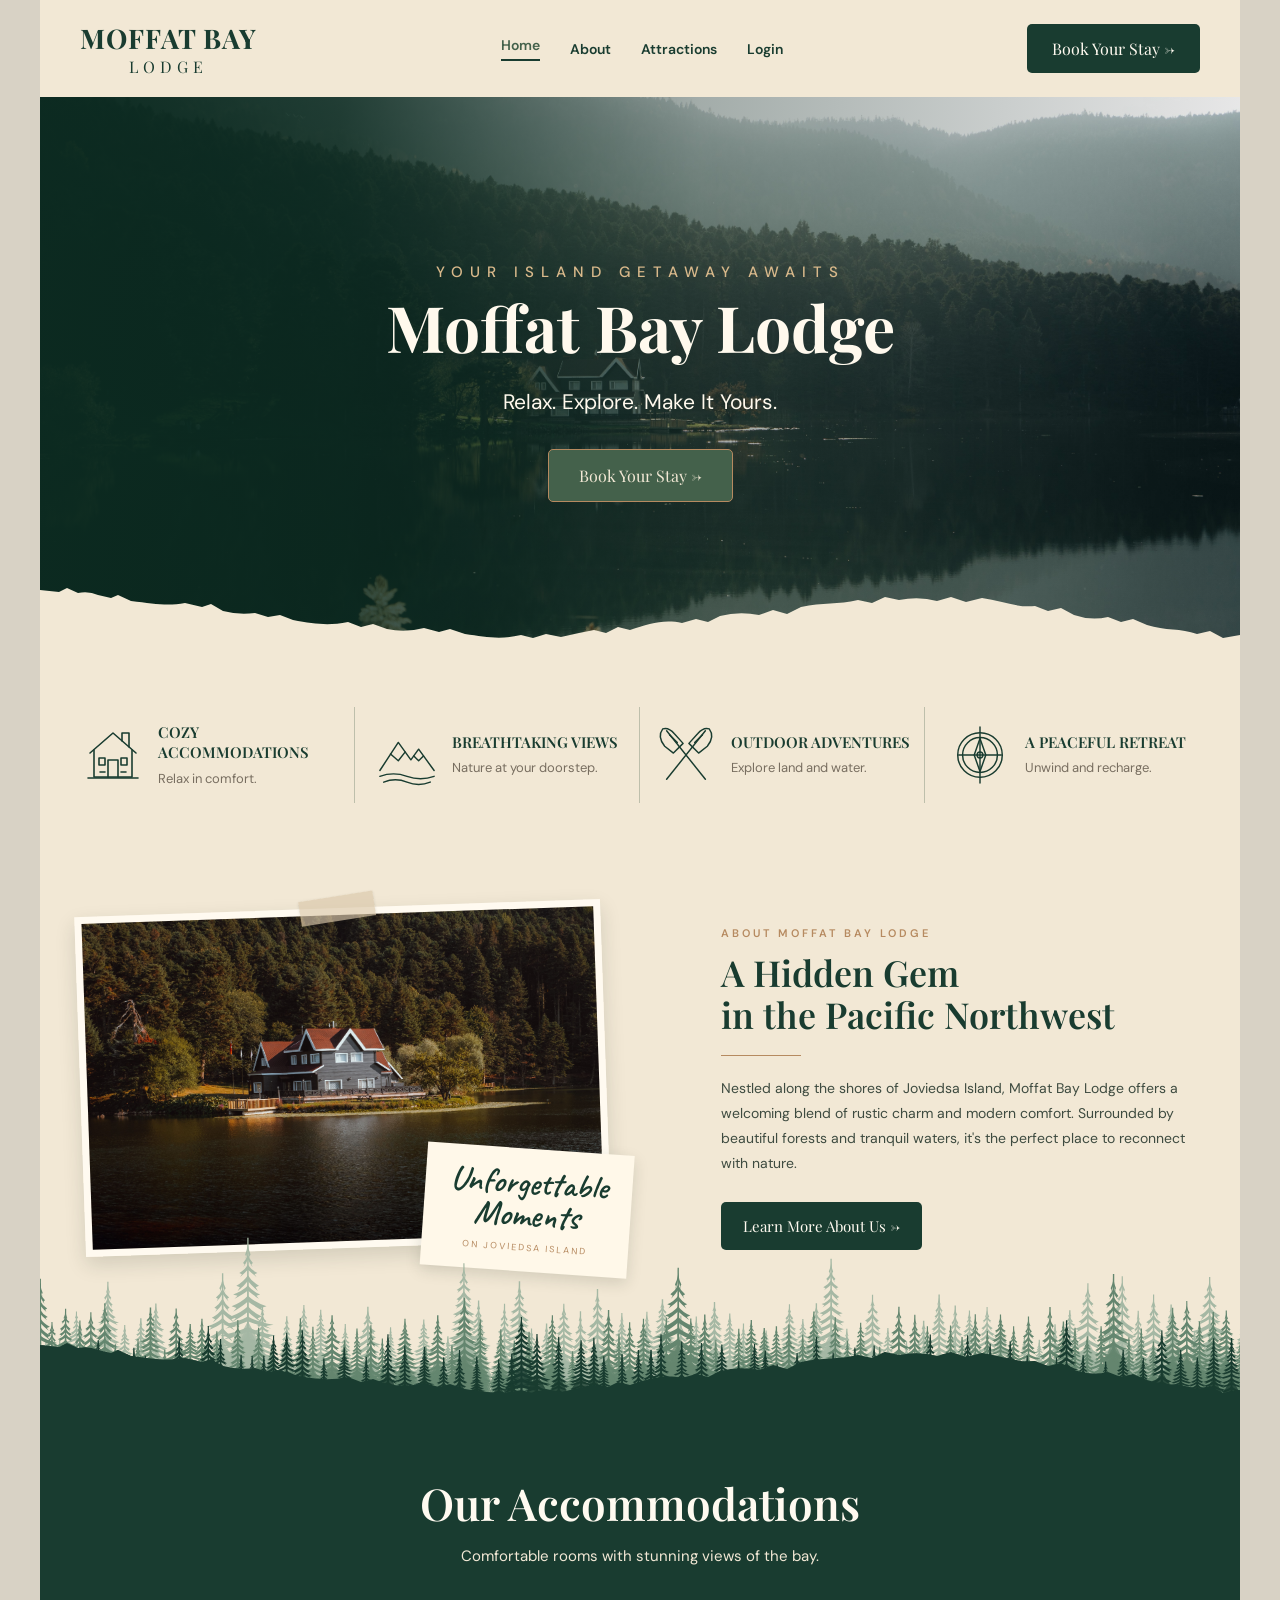
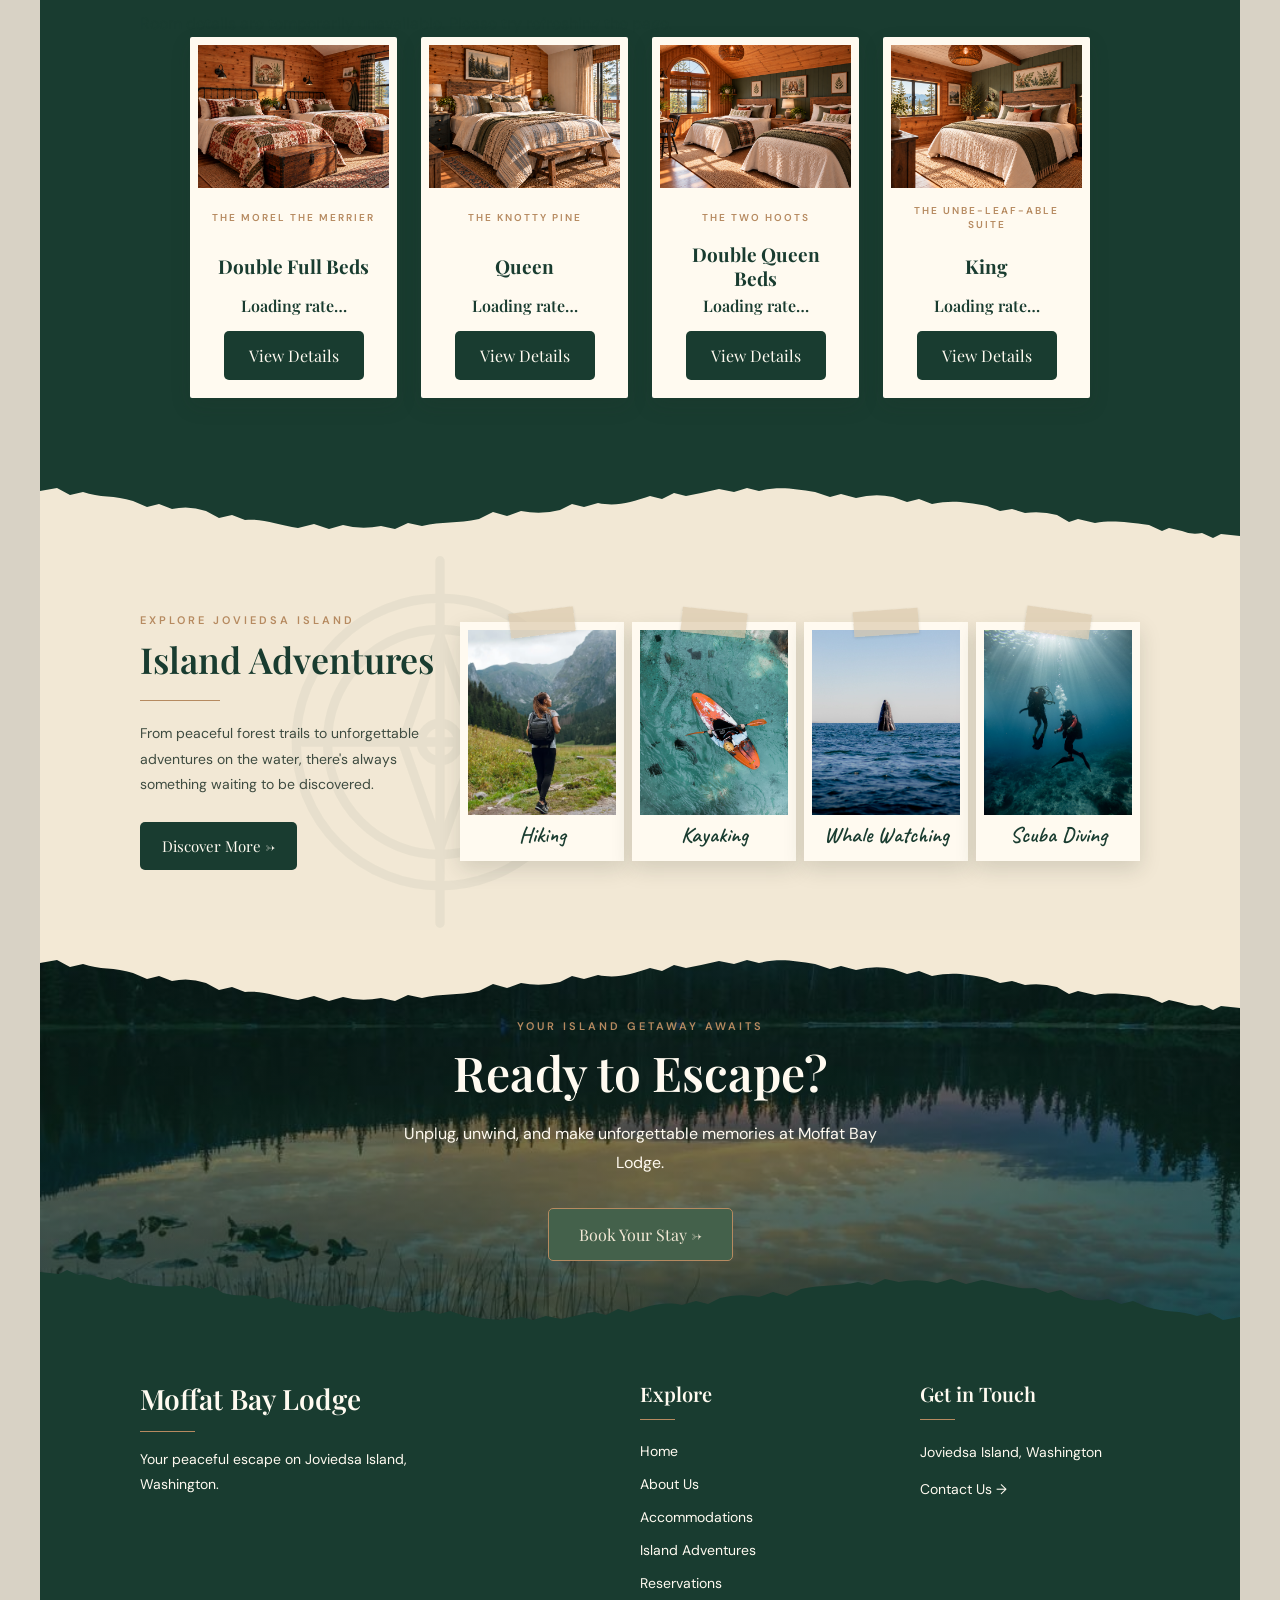
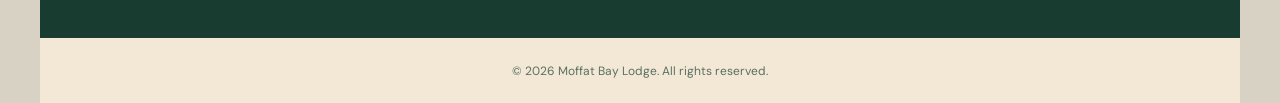
==== MoffatBay/index.html @ 21ff5b9a "Upload files unzipped" ====
<!DOCTYPE html>
<html lang="en">
<head>
    <meta charset="UTF-8">
    <meta name="viewport"
          content="width=device-width, initial-scale=1.0">

    <title>Moffat Bay Lodge | Your Island Escape</title>


    <link rel="preconnect" href="https://fonts.googleapis.com">
    <link rel="preconnect" href="https://fonts.gstatic.com" crossorigin>
    <link href="https://fonts.googleapis.com/css2?family=Caveat:wght@400;500;600;700&family=DM+Sans:wght@400;500;600;700&family=Playfair+Display:wght@400;500;600;700&display=swap"
      rel="stylesheet">
    <link rel="stylesheet" href="css/style.css">
</head>

<body>
    <div class="site-shell">

    <header class="site-header">
        <div class="header-container">
            <a href="index.html" class="site-logo">
                <span class="logo-main">MOFFAT BAY</span>
                <span class="logo-sub">LODGE</span>
            </a>
            <button
                class="menu-toggle"
                type="button"
                aria-label="Open navigation menu"
                aria-expanded="false"
                aria-controls="main-navigation">
                <span></span>
                <span></span>
                <span></span>
            </button>
            <nav
                class="main-nav"
                id="main-navigation"
                aria-label="Main navigation">
                <a href="index.html" class="active">Home</a>
                <a href="about.html">About</a>
                <a href="attractions.html">Attractions</a>

                <a href="login.html">Login</a>
            </nav>
            <a href="reservation-test/reservation.html" class="btn btn-primary">
                Book Your Stay &rarr;
            </a>
        </div>
    </header>

    <!-- HERO -->
    <main>
        <section class="hero">
            <div class="hero-content">
                <span class="hero-eyebrow">Your Island Getaway Awaits</span>
                <h1>Moffat Bay Lodge</h1>
                <p>Relax. Explore. Make It Yours.</p>
                <a href="reservation-test/reservation.html" class="btn btn-accent">
                    Book Your Stay &rarr;
                </a>
            </div>
        </section>


        <!-- LODGE HIGHLIGHTS -->
        <section class="lodge-highlights" aria-label="Lodge highlights">
            <div class="highlights-container">

                <!-- cozy accommodations -->
                <div class="highlight-item">
                    <div class="highlight-icon">
                        <img src="images/icons/lodge.svg"
                            alt=""
                            width="62"
                            height="62">
                    </div>
                    <div class="highlight-text">
                        <h3>Cozy Accommodations</h3>
                        <p>Relax in comfort.</p>
                    </div>
                </div>

                <!-- breathtaking views -->
                <div class="highlight-item">
                    <div class="highlight-icon">
                        <img src="images/icons/mountains.svg"
                            alt=""
                            width="62"
                            height="62">
                    </div>
                    <div class="highlight-text">
                        <h3>Breathtaking Views</h3>
                        <p>Nature at your doorstep.</p>
                    </div>
                </div>

                <!-- outdoor adventures -->
                <div class="highlight-item">
                    <div class="highlight-icon">
                        <img src="images/icons/paddles.svg"
                            alt=""
                            width="62"
                            height="62">
                    </div>
                    <div class="highlight-text">
                        <h3>Outdoor Adventures</h3>
                        <p>Explore land and water.</p>
                    </div>
                </div>

                <!-- peaceful retreat -->
                <div class="highlight-item">
                    <div class="highlight-icon">
                        <img src="images/icons/compass.svg"
                            alt=""
                            width="62"
                            height="62">
                    </div>
                    <div class="highlight-text">
                        <h3>A Peaceful Retreat</h3>
                        <p>Unwind and recharge.</p>
                    </div>
                </div>
            </div>
        </section>


        <!-- ABOUT SECTION -->
        <section class="about-preview">
            <div class="about-preview-container">

                <!-- lodge photograph with note -->
                <div class="about-photo about-photo-feature">
                    <img src="images/lodge-closeup.jpg"
                        alt="Waterfront lodge surrounded by evergreen forest"
                        class="photo-frame">
                    <div class="photo-note">
                        <span>Unforgettable<br>Moments</span>
                        <small>ON JOVIEDSA ISLAND</small>
                    </div>
                </div>

                <!-- lodge intro -->
                <div class="about-preview-content">
                    <span class="section-eyebrow">
                        About Moffat Bay Lodge
                    </span>
                    <h2>
                        A Hidden Gem<br>
                        in the Pacific Northwest
                    </h2>
                    <div class="section-divider"></div>
                    <p class="text-description">
                        Nestled along the shores of Joviedsa Island,
                        Moffat Bay Lodge offers a welcoming blend of
                        rustic charm and modern comfort.
                        Surrounded by beautiful forests and tranquil
                        waters, it's the perfect place to reconnect
                        with nature.
                    </p>
                    <a href="about.html" class="btn btn-primary btn-compact">
                        Learn More About Us &rarr;
                    </a>
                </div>

            </div>
        </section>


        <!-- torn paper transition with forest -->
        <div class="torn-edge accommodations-torn-edge">
            <div class="accommodations-forest" aria-hidden="true"></div>
        </div>

        <!-- ACCOMMODATIONS SECTION -->
        <section class="accommodations-preview" id="accommodations">
            <div class="content-container accommodations-container">
                <div class="accommodations-intro">
                    <h2>Our Accommodations</h2>
                    <p>Comfortable rooms with stunning views of the bay.</p>
                </div>

                <p id="room-status" role="status">Loading accommodations…</p>
                <!-- room cards -->
                <div class="room-grid">

                    <!-- double full room -->
                    <article class="room-card">
                        <img src="images/room-double-full.png"
                            alt="Cozy lodge room featuring two full beds"
                            class="room-card-image">
                        <div class="room-card-content">
                            <span class="room-name">THE MOREL THE MERRIER</span>
                            <h3>Double Full Beds</h3>
                            <p>Loading rate…</p>
                            <button type="button" class="btn btn-primary room-details-btn" data-room="morel">
                                View Details
                            </button>
                        </div>
                    </article>

                    <!-- queen room -->
                    <article class="room-card">
                        <img src="images/room-queen.png"
                            alt="Comfortable queen room with a cozy blue bedspread"
                            class="room-card-image">
                        <div class="room-card-content">
                            <span class="room-name">THE KNOTTY PINE</span>
                            <h3>Queen</h3>
                            <p>Loading rate…</p>
                            <button type="button" class="btn btn-primary room-details-btn" data-room="pine">
                                View Details
                            </button>
                        </div>
                    </article>

                    <!-- double queen room -->
                    <article class="room-card">
                        <img src="images/room-double-queen.png"
                            alt="Comfortable lodge room featuring two queen beds"
                            class="room-card-image">
                        <div class="room-card-content">
                            <span class="room-name">THE TWO HOOTS</span>
                            <h3>Double Queen Beds</h3>
                            <p>Loading rate…</p>
                            <button type="button" class="btn btn-primary room-details-btn" data-room="hoots">
                                View Details
                            </button>
                        </div>
                    </article>

                    <!-- king room -->
                    <article class="room-card">
                        <img src="images/room-king.png"
                            alt="Spacious king room with rustic wooden decor and balcony views"
                            class="room-card-image">
                        <div class="room-card-content">
                            <span class="room-name">THE UNBE-LEAF-ABLE SUITE</span>
                            <h3>King</h3>
                            <p>Loading rate…</p>
                            <button type="button" class="btn btn-primary room-details-btn" data-room="suite">
                                View Details
                            </button>
                        </div>
                    </article>
                </div>
            </div>
        </section>


        <!-- torn paper transition -->
        <div class="torn-edge adventures-torn-edge"></div>

        <!-- ISLAND ADVENTURES SECTION -->
        <section class="adventures-preview">
            <div class="content-container adventures-container">
                <div class="adventures-intro">
                    <span class="section-eyebrow">
                        EXPLORE JOVIEDSA ISLAND
                    </span>
                    <h2>Island Adventures</h2>
                    <div class="section-divider"></div>
                    <p class="text-description">
                        From peaceful forest trails to unforgettable
                        adventures on the water, there's always
                        something waiting to be discovered.
                    </p>
                    <a href="attractions.html" class="btn btn-primary btn-compact">
                        Discover More →
                    </a>
                </div>

                <!-- island adventure polaroids -->
                <div class="adventures-grid">
                    <!-- hiking polaroid -->
                    <figure class="adventure-polaroid">
                        <img
                            src="images/adventure-hiking.png"
                            alt="Scenic hiking trail through a lush forest">
                        <figcaption>Hiking</figcaption>
                    </figure>
                    <!-- kayaking polaroid -->
                    <figure class="adventure-polaroid">
                        <img
                            src="images/adventure-kayaking.jpg"
                            alt="Kayaking through scenic island waters">
                        <figcaption>Kayaking</figcaption>
                    </figure>
                    <!-- whale watching polaroid -->
                    <figure class="adventure-polaroid">
                        <img
                            src="images/adventure-whale-watching.jpg"
                            alt="Whale surfacing in the waters near Joviedsa Island">
                        <figcaption>Whale Watching</figcaption>
                    </figure>
                    <!-- scuba diving polaroid -->
                    <figure class="adventure-polaroid">
                        <img
                            src="images/adventure-scuba-diving.jpg"
                            alt="Scuba diver exploring the underwater world">
                        <figcaption>Scuba Diving</figcaption>
                    </figure>
                </div>
            </div>
        </section>


        <!-- BOOK YOUR ESCAPE SECTION -->
        <div class="torn-edge sunset-top-tear" aria-hidden="true"></div>
        <section class="booking-cta">
            <div class="booking-cta-content">
                <span class="section-eyebrow">
                    YOUR ISLAND GETAWAY AWAITS
                </span>
                <h2>Ready to Escape?</h2>
                <p>
                    Unplug, unwind, and make unforgettable
                    memories at Moffat Bay Lodge.
                </p>
                <a href="reservation-test/reservation.html" class="btn btn-accent">
                    Book Your Stay &rarr;
                </a>
            </div>
        </section>


    </main>

    <!-- ROOM DETAILS POPUP -->
    <dialog class="room-modal" id="room-modal" aria-labelledby="modal-room-name">
        <div class="room-modal-inner">
            <button type="button"
                    class="room-modal-close"
                    aria-label="Close room details">
                &times;
            </button>
            <img
                id="modal-room-image"
                class="room-modal-image"
                src="images/room-double-full.png"
                alt="Cozy lodge room featuring two full beds">
            <div class="room-modal-content">
                <h2 id="modal-room-name">The Morel the Merrier</h2>
                <p class="room-modal-type" id="modal-room-type">
                    Double Full Beds
                </p>
                <p class="room-modal-description" id="modal-room-description">
                    Inspired by the quiet beauty of the forest floor,
                    this cozy retreat brings together warm wood tones
                    and natural textures for a restful island escape.
                </p>
                <div class="room-modal-features">
                    <div class="room-modal-feature">
                        <img src="images/icons/room-bed.svg" alt="" class="room-feature-icon">
                        <span id="modal-room-beds">2 Full Beds</span>
                    </div>
                    <div class="room-modal-feature">
                        <img src="images/icons/room-guests.svg" alt="" class="room-feature-icon">
                        <span id="modal-room-guests">Up to 4 Guests</span>
                    </div>
                    <div class="room-modal-feature">
                        <img src="images/icons/room-size.svg" alt="" class="room-feature-icon">
                        <span id="modal-room-size">300 sq. ft.</span>
                    </div>
                    <div class="room-modal-feature">
                        <img src="images/icons/room-pets.svg" alt="" class="room-feature-icon">
                        <span>Pet Friendly</span>
                    </div>
                </div>
                <p class="room-modal-price" id="modal-room-price">
                    $126.00 / night
                </p>
                <a href="reservation-test/reservation.html" class="btn btn-primary room-modal-book">
                    Ready to Book? &rarr;
                </a>
            </div>
        </div>
    </dialog>


    <!-- FOOTER -->
    <div class="torn-edge sunset-footer-tear" aria-hidden="true"></div>

    <footer class="site-footer">
        <div class="content-container footer-container">
            <div class="footer-brand">
                <h2>Moffat Bay Lodge</h2>
                <p>
                    Your peaceful escape on Joviedsa Island,
                    Washington.
                </p>
            </div>

            <nav class="footer-nav" aria-label="Footer navigation">
                <h3>Explore</h3>
                <ul>
                    <li><a href="index.html">Home</a></li>
                    <li><a href="about.html">About Us</a></li>
                    <li><a href="index.html#accommodations">Accommodations</a></li>
                    <li><a href="attractions.html">Island Adventures</a></li>
                    <li><a href="reservation-test/reservation.html">Reservations</a></li>
                </ul>
            </nav>

            <div class="footer-contact">
                <h3>Get in Touch</h3>
                <p>Joviedsa Island, Washington</p>
                <p>
                    <a href="about.html#contact">Contact Us &rarr;</a>
                </p>
            </div>
        </div>

        <div class="footer-bottom">
            <p>&copy; 2026 Moffat Bay Lodge. All rights reserved.</p>
        </div>
    </footer>

    </div>
    <script src="js/main.js" defer></script>


</body>
</html>
---- MoffatBay/css/style.css ----
/* =========================================
   GLOBAL COLORS/TEXT/ETC
========================================= */

:root {
    --forest: #193C30;
    --moss: #44614B;
    --parchment: #F2E8D5;
    --driftwood: #B68A60;
    --bay-blue: #263E49;
    --text-muted: #3e4b40;
    --text-secondary: #786e60;
    --font-heading: 'Playfair Display', Georgia, serif;
    --font-body: 'DM Sans', Arial, sans-serif;
    --cream: #fffaf0;
    --paper-note: #fff8e9;
    --hero-text: #fff9ed;
    --text-gold: #d9b98b;
    --content-width: 1400px;
    --button-radius: 5px;
    --shadow-photo: 0 8px 20px rgba(36, 45, 35, 0.15);
}

/* =========================================
   GLOBAL VARIABLES
========================================= */

* {
    margin: 0;
    padding: 0;
    box-sizing: border-box;
}
body {
    font-family: var(--font-body);
    background-color: var(--parchment);
    color: var(--forest);
}
p {
    line-height: 1.7;
}

/* shared heading variables */
h1, h2, h3, h4, h5, h6 {
    font-family: var(--font-heading);
    color: var(--forest);
}
a {
    text-decoration: none;
    color: inherit;
}

/* reusable section */
.content-container {
    width: 90%;
    max-width: 1000px;
    margin: 0 auto;
}

/* shared decoration */
.torn-edge {
    background-repeat: no-repeat;
    background-size: 100% 100%;
    pointer-events: none;
}
.section-eyebrow {
    display: block;
    margin-bottom: 12px;
    font-size: 11px;
    font-weight: 600;
    letter-spacing: 3px;
    text-transform: uppercase;
    color: var(--driftwood);
}
.section-divider {
    width: 80px;
    height: 1px;
    margin: 20px 0;
    background-color: var(--driftwood);
}

/* shared photo settings*/
.photo-frame,
.room-card,
.adventure-polaroid {
    box-shadow: var(--shadow-photo);
}
.photo-frame {
    display: block;
    width: 100%;
    object-fit: cover;
    border: 7px solid var(--cream);
}

/* =========================================
   HEADER AND NAVIGATION
========================================= */

.site-header {
    background-color: var(--parchment);
    width: 100%;
    padding: 20px 40px;
    position: sticky;
    top: 0;
    z-index: 1000;
}

.header-container {
    max-width: var(--content-width);
    margin: 0 auto;
    display: flex;
    align-items: center;
    justify-content: space-between;
    gap: 30px;
}

/* logo */
.site-logo {
    display: flex;
    flex-direction: column;
    align-items: center;
    flex-shrink: 0;
    font-family: var(--font-heading);
    color: var(--forest);
}
.logo-main {
    font-size: 27px;
    font-weight: 700;
    letter-spacing: 1px;
}
.logo-sub {
    font-size: 16px;
    letter-spacing: 5px;
}

/* navigation */
.main-nav {
    display: flex;
    align-items: center;
    gap: 30px;
}
.main-nav a {
    font-size: 14px;
    font-weight: 600;
    transition: color 0.2s ease;
}
.main-nav a:hover,
.main-nav a.active {
    color: var(--moss);
}
.main-nav a.active {
    border-bottom: 2px solid var(--forest);
    padding-bottom: 5px;
}

/* shared button variables*/
.btn {
    display: inline-block;
    font-family: var(--font-heading);
    font-size: 16px;
    border: none;
    border-radius: var(--button-radius);
    transition: background-color 0.2s ease;
    padding: 14px 25px;
    cursor: pointer;
}
.btn-primary {
    background-color: var(--forest);
    color: var(--cream);
}
.btn-primary:hover {
    background-color: var(--moss);
}


/* accent button */
.btn-accent {
    padding: 15px 30px;
    background-color: var(--moss);
    color: var(--parchment);
    border: 1px solid var(--driftwood);
}
.btn-accent:hover {
    background-color: var(--forest);
    color: var(--parchment);
}
.btn-compact {
    padding: 14px 22px;
    font-size: 15px;
}

/* nav for mobile */
.menu-toggle {
    display: none;
    flex-direction: column;
    justify-content: center;
    align-items: center;
    gap: 5px;
    padding: 10px;
    border: none;
    background: transparent;
    cursor: pointer;
}
.menu-toggle span {
    display: block;
    width: 25px;
    height: 3px;
    background-color: var(--forest);
    border-radius: 2px;
    transition: transform 0.25s ease, opacity 0.25s ease;
}
.menu-toggle:focus-visible {
    outline: 2px solid var(--forest);
    outline-offset: 4px;
    border-radius: 4px;
}


/* =========================================
   RESPONSIVE HEADER
========================================= */

@media (max-width: 900px) {
    .site-header {
        padding: 20px;
    }
    .header-container {
        flex-wrap: nowrap;
    }
    .header-container > .btn {
        display: none;
    }
    .menu-toggle {
        display: flex;
    }
    .menu-toggle[aria-expanded="true"] span:nth-child(1) {
        transform: translateY(8px) rotate(45deg);
    }
    .menu-toggle[aria-expanded="true"] span:nth-child(2) {
        opacity: 0;
    }
    .menu-toggle[aria-expanded="true"] span:nth-child(3) {
        transform: translateY(-8px) rotate(-45deg);
    }
    .main-nav {
        display: none;
        position: absolute;
        top: 100%;
        left: 0;
        width: 100%;
        padding: 20px;
        background-color: var(--parchment);
        box-shadow: var(--shadow-photo);
        flex-direction: column;
        align-items: center;
        gap: 20px;
    }
    .main-nav.is-open {
        display: flex;
    }
}


/* =========================================
   HERO SECTION
========================================= */

.hero {
    min-height: 570px;
    display: flex;
    align-items: center;
    position: relative;
    overflow: hidden;
    background-color: var(--forest);
    background-image:
        linear-gradient(
            90deg,
            rgba(12, 43, 33, 0.96) 0%,
            rgba(12, 43, 33, 0.85) 25%,
            rgba(12, 43, 33, 0.35) 55%,
            rgba(12, 43, 33, 0.05) 100%
        ),
        url("../images/lodge-hero.jpg");

    background-size: cover;
    background-position: center center;
    background-repeat: no-repeat;
}
.hero-content {
    position: relative;
    z-index: 1;
    width: min(90%, 1200px);
    margin: 0 auto;
    padding: 70px 0;
    color: var(--hero-text);
    text-align: center;
}
.hero-eyebrow {
    display: block;
    font-family: var(--font-body);
    font-style: normal;
    font-size: 15px;
    font-weight: 500;
    letter-spacing: 7px;
    text-transform: uppercase;
    color: var(--text-gold);
    margin-bottom: 10px;
}
.hero h1 {
    font-size: clamp(44px, 5vw, 76px);
    line-height: 1.1;
    margin-bottom: 22px;
    color: var(--hero-text);
}
.hero p {
    max-width: 620px;
    margin: 0 auto 28px;
    font-size: clamp(16px, 1.7vw, 21px);
}

@media (max-width: 650px) {
    .hero {
        min-height: 520px;
        background-size: cover, auto 100%;
        background-position: center, 65% center;
    }
    .hero-content {
        padding: 60px 0;
    }
    .hero p {
        max-width: 340px;
    }
    .hero-eyebrow {
        font-size: 11px;
        letter-spacing: 3px;
    }
}

/* =========================================
   TORN PAGE LOOK WITH SVG
========================================= */

.hero::after {
    content: "";
    position: absolute;
    bottom: -1px;
    left: 0;
    width: 100%;
    height: 100px;
    background-image: url("../images/paper-tear.svg");
    background-repeat: no-repeat;
    background-size: 100% 100%;
    z-index: 2;
    pointer-events: none;
}

/* =========================================
   LODGE HIGHLIGHTS
========================================= */

.lodge-highlights {
    background-color: var(--parchment);
    padding: 40px 30px 50px;
}
.highlights-container {
    max-width: 1250px;
    margin: 0 auto;
    display: grid;
    grid-template-columns: repeat(4, minmax(0, 1fr));
}
.highlight-item {
    display: flex;
    align-items: center;
    justify-content: center;
    gap: 14px;
    padding: 15px 12px;
    min-width: 0;
}
.highlight-item:not(:last-child) {
    border-right: 1px solid rgba(68, 97, 75, 0.3);
}
.highlight-icon {
    flex-shrink: 0;
    width: 62px;
    height: 62px;
    color: var(--forest);
}
.highlight-icon img {
    display: block;
    width: 100%;
    height: 100%;
}
.highlight-text h3 {
    font-size: 15px;
    font-weight: 600;
    line-height: 1.35;
    text-transform: uppercase;
    margin-bottom: 6px;
}
.highlight-text p {
    font-size: 13px;
    line-height: 1.5;
    color: var(--text-secondary);
}

/* responsive tablet */
@media (max-width: 1000px) {
    .highlights-container {
        grid-template-columns: repeat(2, minmax(0, 1fr));
        row-gap: 20px;
    }
    .highlight-item:nth-child(2) {
        border-right: none;
    }
}

/* responsive mobile */
@media (max-width: 600px) {
    .highlights-container {
        grid-template-columns: 1fr;
    }
    .highlight-item {
        justify-content: flex-start;
        padding: 15px 10px;
        border-right: none !important;
        border-bottom: 1px solid rgba(68, 97, 75, 0.2);
    }
    .highlight-item:last-child {
        border-bottom: none;
    }
    .lodge-highlights {
        padding: 30px 25px 10px;
    }
}


/* =========================================
   ABOUT SECTION
========================================= */

.about-preview {
    background-color: var(--parchment);
    padding: 45px 35px 45px;
}
.about-preview-container {
    max-width: var(--content-width);
    margin: 0 auto;
    display: grid;
    grid-template-columns: 1.15fr 1fr;
    align-items: center;
    gap: clamp(45px, 7vw, 110px);
}

/* Featured lodge photo with an overlapping scrapbook note */
.about-photo-feature {
    position: relative;
    min-width: 0;
    margin: 10px 25px 30px 5px;
    transform: rotate(-2deg);
}
/* Shared translucent scrapbook tape */
.about-photo-feature::before,
.adventure-polaroid::before {
    content: "";
    position: absolute;
    top: -12px;
    left: 50%;
    height: 25px;
    background: rgba(218, 200, 171, 0.65);
    box-shadow: 0 1px 3px rgba(36, 45, 35, 0.12);
    transform: translateX(-50%) rotate(-7deg);
    pointer-events: none;
}

/* Scrapbook tape on About photo */
.about-photo-feature::before {
    width: 75px;
    z-index: 3;
}
/* Keep the handwritten note on top */
.about-photo-feature .photo-note {
    right: -20px;
    bottom: -30px;
    transform: rotate(6deg);
    z-index: 2;
}
.about-photo-feature .photo-frame {
    height: 340px;
}

/* Center Content */

.about-preview-content {
    position: relative;
    padding: 10px 0;
    isolation: isolate;
}
.about-preview-content h2,
.adventures-intro h2 {
    font-size: clamp(28px, 2.8vw, 42px);
    line-height: 1.15;
    font-weight: 600;
}
.text-description {
    font-size: 14px;
    line-height: 1.8;
    color: var(--text-muted);
    margin-bottom: 25px;
}

/* photo note */
.photo-note {
    position: absolute;
    padding: 18px 25px;
    text-align: center;
    background-color: var(--paper-note);
    box-shadow: 0 5px 15px rgba(36, 45, 35, 0.15);

    transform: rotate(-5deg);
}
.photo-note span {
    display: block;
    font-family: 'Caveat', cursive;
    font-size: 34px;
    font-weight: 600;
    line-height: 0.95;
    color: var(--forest);
}
.photo-note small {
    display: block;
    margin-top: 10px;
    font-size: 9px;
    letter-spacing: 2px;
    color: var(--driftwood);
}

/* ========================================
   ACCOMMODATIONS
======================================== */

.accommodations-torn-edge {
    height: 100px;
    background-image: url("../images/forest-tear.svg");
    background-size: auto 100%;
    position: relative;
}
.accommodations-torn-edge::after {
    content: "";
    position: absolute;
    inset: 0;
    background: url("../images/forest-tear.svg") center / auto 100% no-repeat;
    z-index: 2;
    pointer-events: none;
}
.accommodations-forest {
    position: absolute;
    bottom: 20px;
    left: 0;
    width: 100%;
    height: 180px;
    background-image: url("../images/decorations/forest-line.svg");
    background-repeat: no-repeat;
    background-size: auto 180px;
    background-position: center bottom;
    pointer-events: none;
}
.accommodations-preview {
    scroll-margin-top: 100px;
    position: relative;
    background-color: var(--forest);
    padding: 50px 0 60px;
    isolation: isolate;
}
.accommodations-intro {
    text-align: center;
    margin-bottom: 40px;
}
.accommodations-intro h2 {
    font-size: clamp(32px, 4vw, 44px);
    font-weight: 600;
    color: var(--cream);
    margin-bottom: 12px;
}
.accommodations-intro p {
    font-size: 15px;
    line-height: 1.7;
    color: var(--parchment);
}
.room-card-image {
    display: block;
    width: 100%;
    aspect-ratio: 4 / 3;
    height: auto;
    object-fit: cover;
}
.room-grid {
    display: grid;
    grid-template-columns: repeat(4, minmax(0, 300px));
    gap: 24px;
    justify-content: center;
    width: 90%;
    max-width: 1272px;
    margin: 0 auto;
}
.room-card {
    background-color: var(--cream);
    padding: 8px;
    width: 100%;
    max-width: 300px;
    border-radius: 2px;

    display: flex;
    flex-direction: column;
}
.room-card-content {
    padding: 14px 12px 10px;
    text-align: center;

    display: flex;
    flex-direction: column;
    flex: 1;
    align-items: center;
}
.room-name {
    display: flex;
    align-items: center;
    justify-content: center;
    line-height: 1.4;
    min-height: 32px;
    font-family: var(--font-body);
    font-size: 10px;
    font-weight: 600;
    letter-spacing: 2px;
    text-transform: uppercase;
    color: var(--driftwood);
    margin-bottom: 8px;
}
.room-card-content h3 {
    font-size: 19px;
    line-height: 1.25;
    min-height: 50px;

    display: flex;
    align-items: center;
    justify-content: center;
}
.room-card-content > p {
    font-family: var(--font-heading);
    font-size: 16px;
    font-weight: 600;
    margin-top: auto;
    margin-bottom: 12px;
}
.room-details-btn {
    margin-top: 0;
}


/* ========================================
   ISLAND ADVENTURES
======================================== */

.adventures-torn-edge {
    height: 100px;
    background-color: var(--parchment);
    background-image: url("../images/forest-tear.svg");
    transform: rotate(180deg);
}
.adventures-preview {
    background-color: var(--parchment);
    padding: 55px 0 60px;
}
.adventures-container {
    display: grid;
    grid-template-columns: 0.8fr 1.7fr;
    align-items: center;
    position: relative;
    isolation: isolate;
}
.adventures-intro {
    text-align: left;
    margin-bottom: 0;
    max-width: 340px;
    position: relative;
    isolation: isolate;
}
.adventures-container::before {
    content: "";
    position: absolute;
    width: 400px;
    height: 400px;
    top: 50%;
    left: 30%;
    transform: translate(-50%, -50%);
    background-image: url("../images/icons/compass.svg");
    background-repeat: no-repeat;
    background-position: center;
    background-size: contain;
    opacity: 0.045;
    z-index: -1;
    pointer-events: none;
}
.adventure-polaroid {
    background-color: var(--cream);
    padding: 8px 8px 14px;
    width: 100%;
    margin: 0;
    transition: transform 0.3s ease, box-shadow 0.3s ease;
    text-align: center;
}

@media (hover: hover) {
    .adventure-polaroid:hover {
        transform: scale(1.06);
        z-index: 5;
        box-shadow: 0 14px 28px rgba(36, 45, 35, 0.22);
    }
}

.adventure-polaroid img {
    display: block;
    width: 100%;
    height: auto;
}
.adventure-polaroid figcaption {
    font-family: 'Caveat', cursive;
    font-size: 22px;
    font-weight: 600;
    line-height: 1.1;
    color: var(--forest);
    padding-top: 8px;
}

.adventures-grid {
    display: grid;
    grid-template-columns: repeat(4, minmax(0, 1fr));
    gap: 8px;
    align-items: center;
}
.adventures-grid .adventure-polaroid {
    position: relative;
    z-index: 1;
}

/* Scrapbook tape on polaroids */
.adventure-polaroid::before {
    width: 65px;
    z-index: 2;
}

/* Small variations between photos */
.adventure-polaroid:nth-child(2)::before {
    transform: translateX(-50%) rotate(6deg);
}
.adventure-polaroid:nth-child(3)::before {
    transform: translateX(-50%) rotate(-4deg);
}
.adventure-polaroid:nth-child(4)::before {
    transform: translateX(-50%) rotate(8deg);
}

/* Tablet: tidy 2x2 polaroids */
@media (min-width: 651px) and (max-width: 1050px) {

    .adventures-container {
        grid-template-columns: minmax(0, 1fr) minmax(0, 1.2fr);
        gap: 30px;
    }

    .adventures-grid {
        grid-template-columns: repeat(2, minmax(0, 1fr));
        gap: 18px;
    }
}

/* ========================================
   BOOK YOUR ESCAPE
======================================== */

.sunset-top-tear {
    height: 100px;
    margin-bottom: -100px;
    position: relative;
    z-index: 1;
    background-image: url("../images/sunset-top-tear.svg");
    transform: rotate(180deg);
}
.booking-cta {
    background-color: var(--forest);
    background-image:
        linear-gradient(
            rgba(12, 43, 33, 0.45),
            rgba(12, 43, 33, 0.65)
        ),
        url("../images/lodge-sunset.jpg");
    background-size: cover;
    background-position: center;
    background-repeat: no-repeat;
    min-height: 420px;
    display: flex;
    align-items: center;
}
.booking-cta-content {
    width: 90%;
    max-width: 700px;
    margin: 0 auto;
    padding: 70px 0;
    text-align: center;
}
.booking-cta-content h2 {
    font-size: clamp(32px, 4vw, 48px);
    font-weight: 600;
    line-height: 1.15;
    color: var(--cream);
    margin-bottom: 20px;
}
.booking-cta-content p {
    max-width: 520px;
    margin: 0 auto 30px;
    font-size: 16px;
    line-height: 1.8;
    color: var(--cream);
}

/* ========================================
   FOOTER
======================================== */

.sunset-footer-tear {
    height: 100px;
    margin-top: -100px;
    position: relative;
    background-image: url("../images/sunset-footer-tear.svg");
    pointer-events: none;
}
.site-footer {
    background-color: var(--forest);
    color: var(--cream);
}
.footer-container {
    display: grid;
    grid-template-columns: 2fr 1fr 1fr;
    gap: 60px;
    padding: 30px 0 45px;
}
.footer-brand h2 {
    font-family: var(--font-heading);
    font-size: 28px;
    font-weight: 600;
    color: var(--cream);
    margin-bottom: 15px;
}
.footer-brand h2::after {
    content: "";
    display: block;
    width: 55px;
    height: 1px;
    margin-top: 14px;
    background-color: var(--driftwood);
}
.footer-nav h3::after,
.footer-contact h3::after {
    content: "";
    display: block;
    width: 35px;
    height: 1px;
    margin-top: 12px;
    background-color: var(--driftwood);
}
.footer-brand p {
    font-size: 14px;
    line-height: 1.8;
    color: var(--cream);
    max-width: 300px;
}
.footer-nav h3,
.footer-contact h3 {
    font-family: var(--font-heading);
    font-size: 20px;
    font-weight: 600;
    color: var(--cream);
    margin-bottom: 20px;
}
.footer-nav ul {
    list-style: none;
    padding: 0;
    margin: 0;
}
.footer-nav li + li {
    margin-top: 12px;
}
.footer-nav a,
.footer-contact a {
    color: var(--cream);
    font-size: 14px;
    text-decoration: none;
    transition: color 0.2s ease;
}
.footer-nav a:hover,
.footer-contact a:hover {
    color: var(--driftwood);
}
.footer-contact p {
    font-size: 14px;
    line-height: 1.8;
    color: var(--cream);
    margin-bottom: 12px;
}
.footer-bottom {
    border-top: 1px solid rgba(255, 255, 255, 0.15);
    padding: 22px 0;
    text-align: center;
    background-color: var(--parchment);
}
.footer-bottom p {
    font-size: 12px;
    color: var(--forest);
    opacity: 0.7;
    margin: 0;
}

/* responsive layout */
@media (max-width: 1050px) {
    .room-grid {
        grid-template-columns: repeat(2, minmax(0, 300px));
    }
    .about-preview-container {
        grid-template-columns: 1fr 1fr;
        gap: 35px;
    }
}
@media (max-width: 650px) {
    .room-grid {
        grid-template-columns: minmax(0, 300px);
    }
    .about-preview {
        padding: 35px 25px 35px;
    }
    .about-preview-container {
        grid-template-columns: 1fr;
        gap: 30px;
    }
    .about-photo-feature .photo-frame {
        height: 250px;
    }
    .about-photo-feature .photo-note {
        padding: 12px 16px;
    }
    .about-photo-feature .photo-note span {
        font-size: 18px;
    }
    .accommodations-preview {
        padding: 25px 0 35px;
    }
    .adventures-torn-edge {
        height: 65px;
    }
    .adventures-container {
        grid-template-columns: 1fr;
        gap: 35px;
    }
    .adventures-container::before {
        width: 300px;
        height: 300px;
        top: 120px;
        left: 70%;
        transform: translate(-50%, -50%);
    }
    .adventures-grid {
        grid-template-columns: repeat(2, minmax(0, 1fr));
        gap: 20px;
    }

    .adventures-preview {
        padding: 45px 0 25px;
    }
    .booking-cta-content {
        padding: 90px 0 70px;
    }
    .footer-container {
        grid-template-columns: 1fr;
        gap: 35px;
        padding: 35px 0;
    }
}

/* ========================================
   ROOM DETAILS POPUP
======================================== */

.room-modal {
    width: min(90%, 470px);
    max-height: 90vh;
    margin: auto;
    padding: 0;
    border: none;
    border-radius: 5px;
    background-color: var(--parchment);
    color: var(--forest);
    box-shadow: 0 20px 60px rgba(0, 0, 0, 0.3);
    overflow-y: auto;
}
.room-modal::backdrop {
    background-color: rgba(12, 30, 24, 0.75);
}
.room-modal-inner {
    position: relative;
}
.room-modal-close {
    position: absolute;
    top: 15px;
    right: 15px;
    z-index: 2;
    width: 38px;
    height: 38px;
    border: none;
    border-radius: 50%;
    background-color: var(--cream);
    color: var(--forest);
    font-size: 26px;
    line-height: 1;
    cursor: pointer;
}
.room-modal-image {
    display: block;
    width: calc(100% - 30px);
    height: 300px;
    margin: 15px 15px 0;
    border-radius: 5px;
    object-fit: cover;
}
.room-modal-content {
    padding: 18px 25px 24px;
    text-align: left;
}
.room-modal-content h2 {
    font-size: clamp(24px, 3vw, 30px);
    line-height: 1.2;
    margin-bottom: 8px;
}
.room-modal-type {
    font-family: var(--font-body);
    font-size: 11px;
    font-weight: 700;
    letter-spacing: 2px;
    text-transform: uppercase;
    color: var(--driftwood);
    margin-bottom: 20px;
}
.room-modal-description {
    max-width: 480px;
    margin: 0 0 20px;
    font-size: 14px;
    line-height: 1.7;
    color: var(--text-muted);
}
.room-modal-features {
    display: grid;
    grid-template-columns: repeat(4, 1fr);
    gap: 10px;
    padding: 12px 0;
    border-top: 1px solid rgba(68, 97, 75, 0.25);
    border-bottom: 1px solid rgba(68, 97, 75, 0.25);
}
.room-modal-feature {
    display: flex;
    flex-direction: column;
    align-items: center;
    justify-content: center;
    gap: 8px;
    padding: 6px 0;
    text-align: center;
    font-size: 12px;
    font-weight: 600;
    line-height: 1.4;
    color: var(--forest);
}
.room-feature-icon {
    display: block;
    width: 36px;
    height: 36px;
    object-fit: contain;
    flex-shrink: 0;
}
.room-modal-price {
    margin: 16px 0 14px;
    font-family: var(--font-heading);
    font-size: 20px;
    font-weight: 600;
    text-align: center;
}
.room-modal-book {
    display: block;
    width: fit-content;
    min-width: 200px;
    margin: 0 auto;
    text-align: center;
}

/* Mobile popup */
@media (max-width: 600px) {
    .room-modal {
        width: 94%;
    }
    .room-modal-image {
        height: 220px;
    }
    .room-modal-content {
        padding: 25px 20px 30px;
    }
    .room-modal-features {
        grid-template-columns: repeat(2, 1fr);
        gap: 20px;
    }
}

/* Centered, fixed-maximum-width website preview */
body { 
    background: #d8d2c5; }
.site-shell { 
    width: 100%; 
    max-width: 1200px; 
    margin-inline: auto; 
    background: var(--parchment); 
    box-shadow: 0 0 45px rgba(25,60,48,.17); 
}
@media (max-width: 1440px) { 
    .site-shell { box-shadow: none; 
    } 
}
/* Mobile layout: centered content, editorial About section */
@media (max-width: 650px) {
    .about-preview-content {
        text-align: left;
    }
    .about-preview-content .section-divider {
        margin-left: 0;
        margin-right: 0;
    }
    .adventures-intro {
        text-align: center;
        margin-inline: auto;
        max-width: 400px;
    }
    .adventures-intro .section-divider {
        margin-left: auto;
        margin-right: auto;
    }
    .footer-container {
        text-align: center;
        gap: 25px;
    }
    .footer-brand p {
        margin-inline: auto;
    }
    .footer-brand h2::after,
    .footer-nav h3::after,
    .footer-contact h3::after {
        margin-left: auto;
        margin-right: auto;
    }
    .footer-nav li + li {
        margin-top: 9px;
    }
}

@media (max-width: 600px) {
    .highlight-item {
        flex-direction: column;
        text-align: center;
        justify-content: center;
        gap: 10px;
        padding: 14px 10px;
    }
    .about-preview {
        padding-bottom: 65px;
    }
}
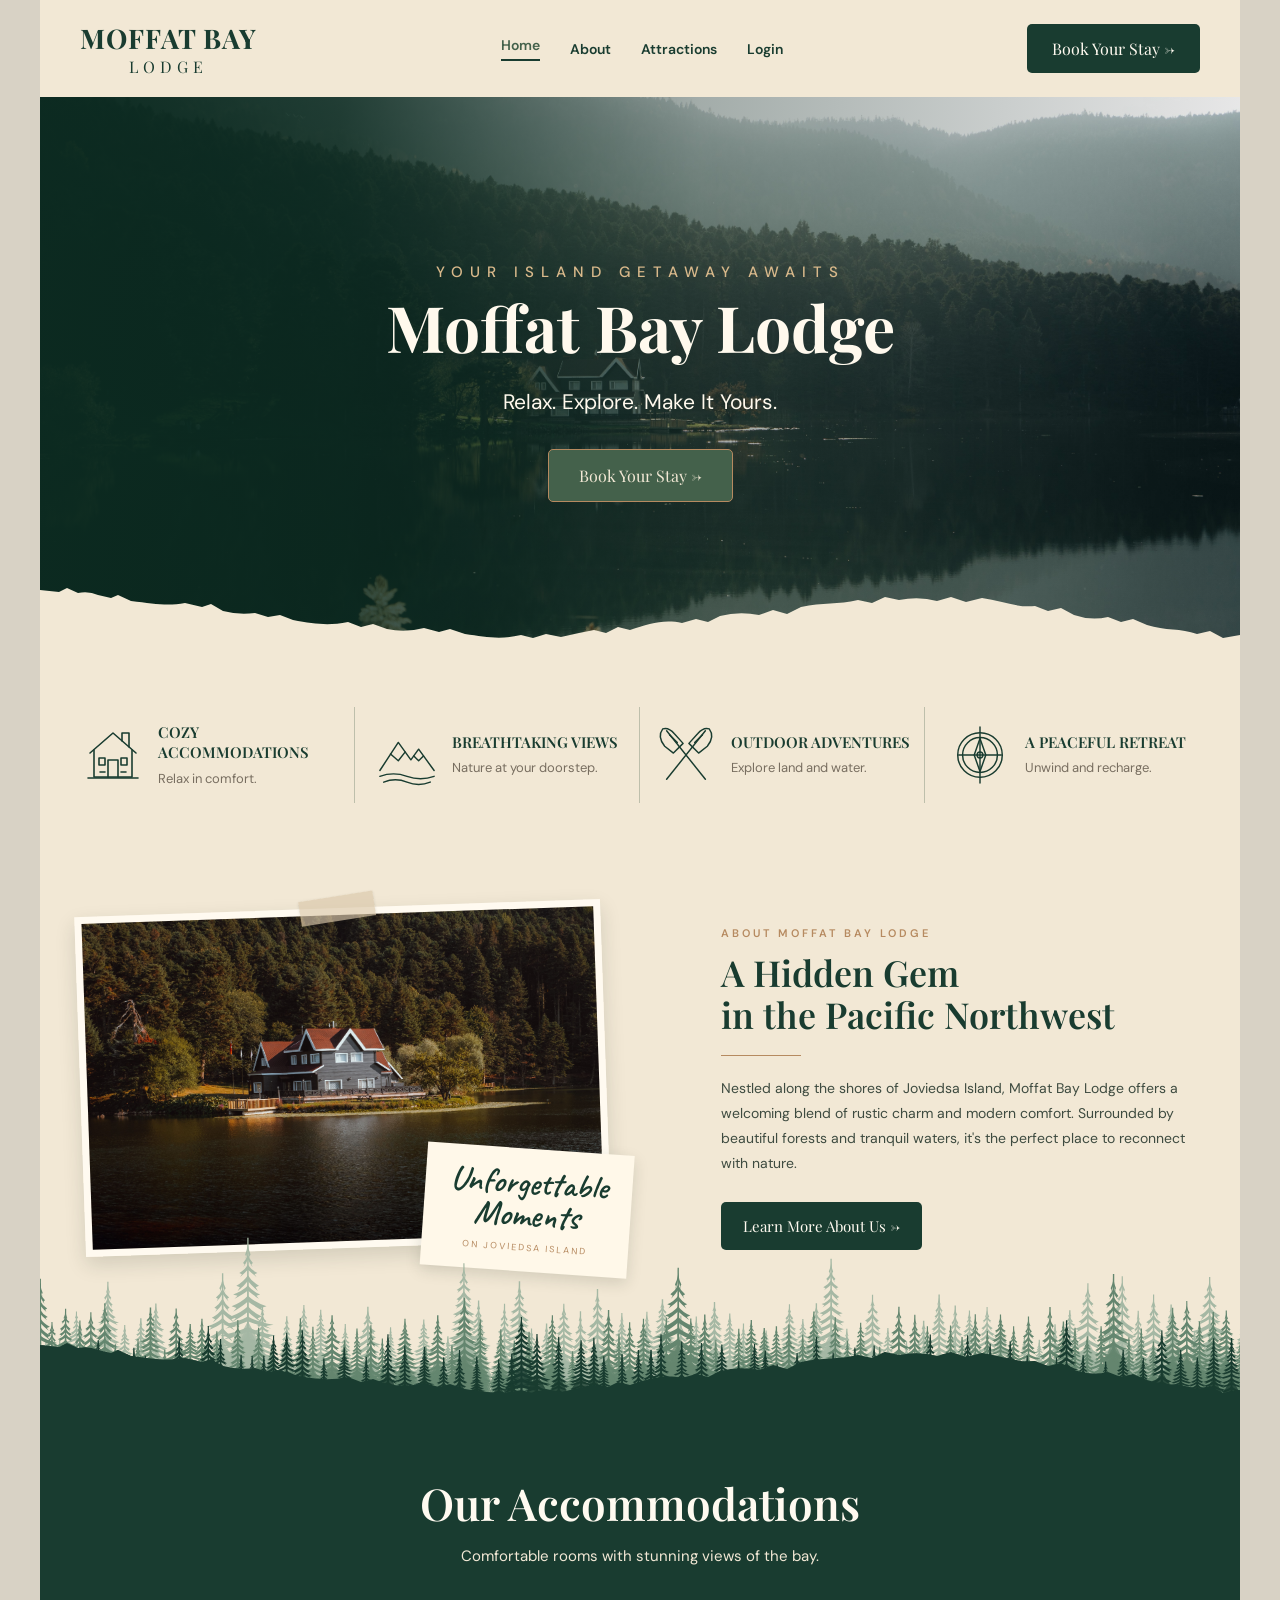
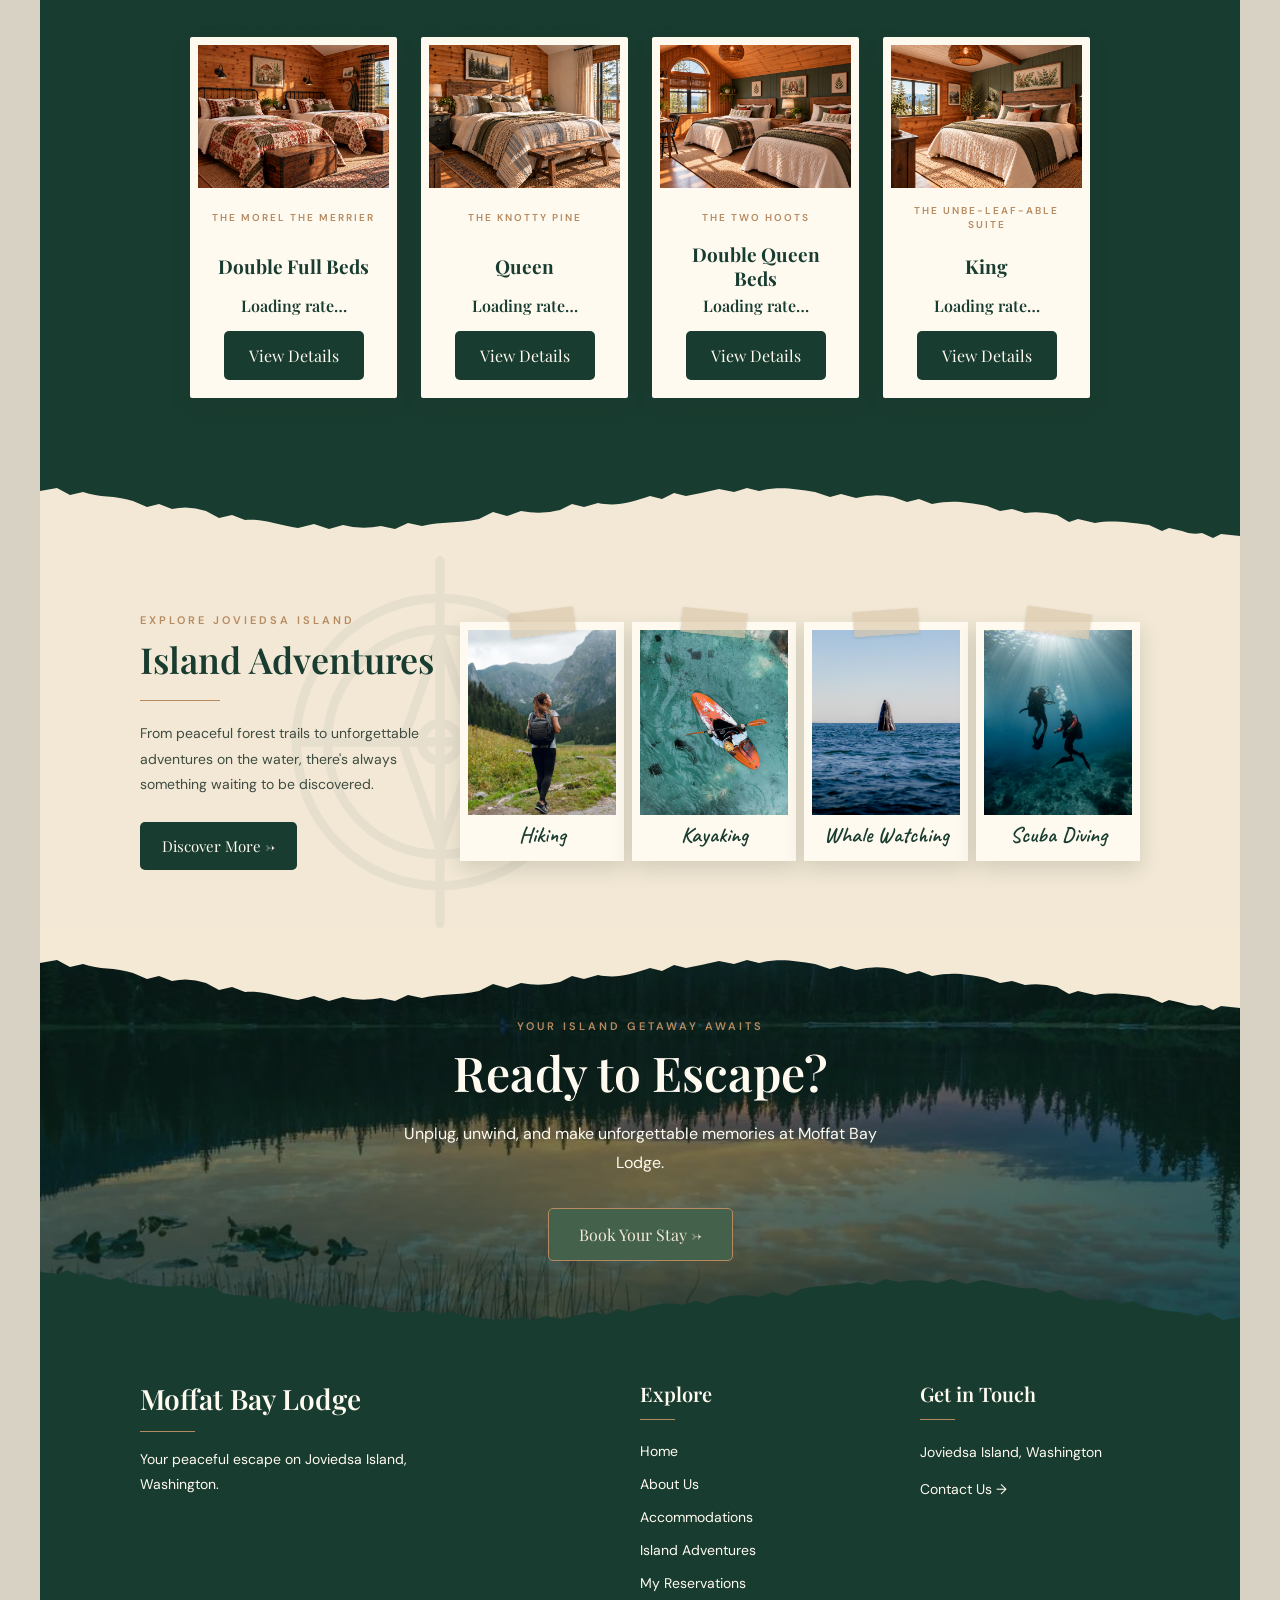
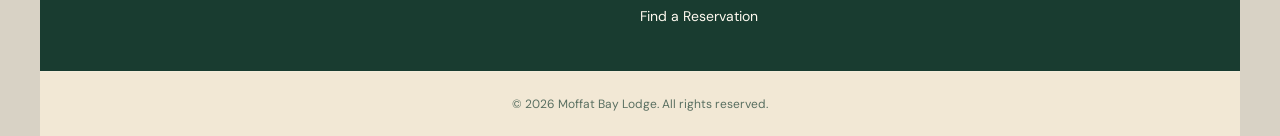
==== commit bb6aad6f: "Update index.html added nav-session.js" ====
--- a/MoffatBay/index.html
+++ b/MoffatBay/index.html
@@ -13,6 +13,7 @@
     <link href="https://fonts.googleapis.com/css2?family=Caveat:wght@400;500;600;700&family=DM+Sans:wght@400;500;600;700&family=Playfair+Display:wght@400;500;600;700&display=swap"
       rel="stylesheet">
     <link rel="stylesheet" href="css/style.css">
+    <script defer src="js/nav-session.js"></script>
 </head>
 
 <body>
@@ -42,7 +43,9 @@
                 <a href="about.html">About</a>
                 <a href="attractions.html">Attractions</a>
 
-                <a href="login.html">Login</a>
+                <!-- <a href="login.html">Login</a> -->
+                <!-- DF- Updated this to display Login or the customer's first name -->
+                <a href="login.html" id="loginLink">Login</a>
             </nav>
             <a href="reservation-test/reservation.html" class="btn btn-primary">
                 Book Your Stay &rarr;
@@ -400,7 +403,8 @@
                     <li><a href="about.html">About Us</a></li>
                     <li><a href="index.html#accommodations">Accommodations</a></li>
                     <li><a href="attractions.html">Island Adventures</a></li>
-                    <li><a href="reservation-test/reservation.html">Reservations</a></li>
+                    <li><a href="reservation-test/my-reservations.html">My Reservations</a></li>
+                        <li><a href="reservation-test/lookup.html">Find a Reservation</a></li>
                 </ul>
             </nav>
 
--- a/MoffatBay/css/style.css
+++ b/MoffatBay/css/style.css
@@ -1176,3 +1176,88 @@
         padding-bottom: 65px;
     }
 }
+
+/* User registration style */
+
+/* Registration Page */
+
+.registration {
+    max-width: 500px;
+    margin: 50px auto;
+    padding: 35px;
+    background-color: #ffffff;
+    border-radius: 12px;
+    box-shadow: 0 4px 15px rgba(0, 0, 0, 0.15);
+}
+
+.registration h1 {
+    text-align: center;
+    color: #234b3d;
+    margin-bottom: 10px;
+}
+
+.registration > p {
+    text-align: center;
+    margin-bottom: 25px;
+}
+
+#registrationForm {
+    display: flex;
+    flex-direction: column;
+    gap: 10px;
+}
+
+#registrationForm label {
+    font-weight: bold;
+    color: #234b3d;
+    margin-top: 8px;
+}
+
+#registrationForm input {
+    width: 100%;
+    box-sizing: border-box;
+    padding: 12px;
+    border: 1px solid #aaa;
+    border-radius: 6px;
+    font-size: 16px;
+}
+
+#registrationForm input:focus {
+    outline: 2px solid #39775e;
+    border-color: #39775e;
+}
+
+#registrationForm button {
+    margin-top: 20px;
+    padding: 14px;
+    background-color: #234b3d;
+    color: white;
+    border: none;
+    border-radius: 6px;
+    font-size: 16px;
+    font-weight: bold;
+    cursor: pointer;
+}
+
+#registrationForm button:hover {
+    background-color: #39775e;
+}
+
+#regStatus {
+    margin-top: 10px;
+}
+
+#regStatus.is-error {
+    color: #b42318;
+}
+
+#regStatus.is-success {
+    color: #17633e;
+}
+
+@media (max-width: 600px) {
+    .registration {
+        margin: 20px 15px;
+        padding: 20px;
+    }
+}
